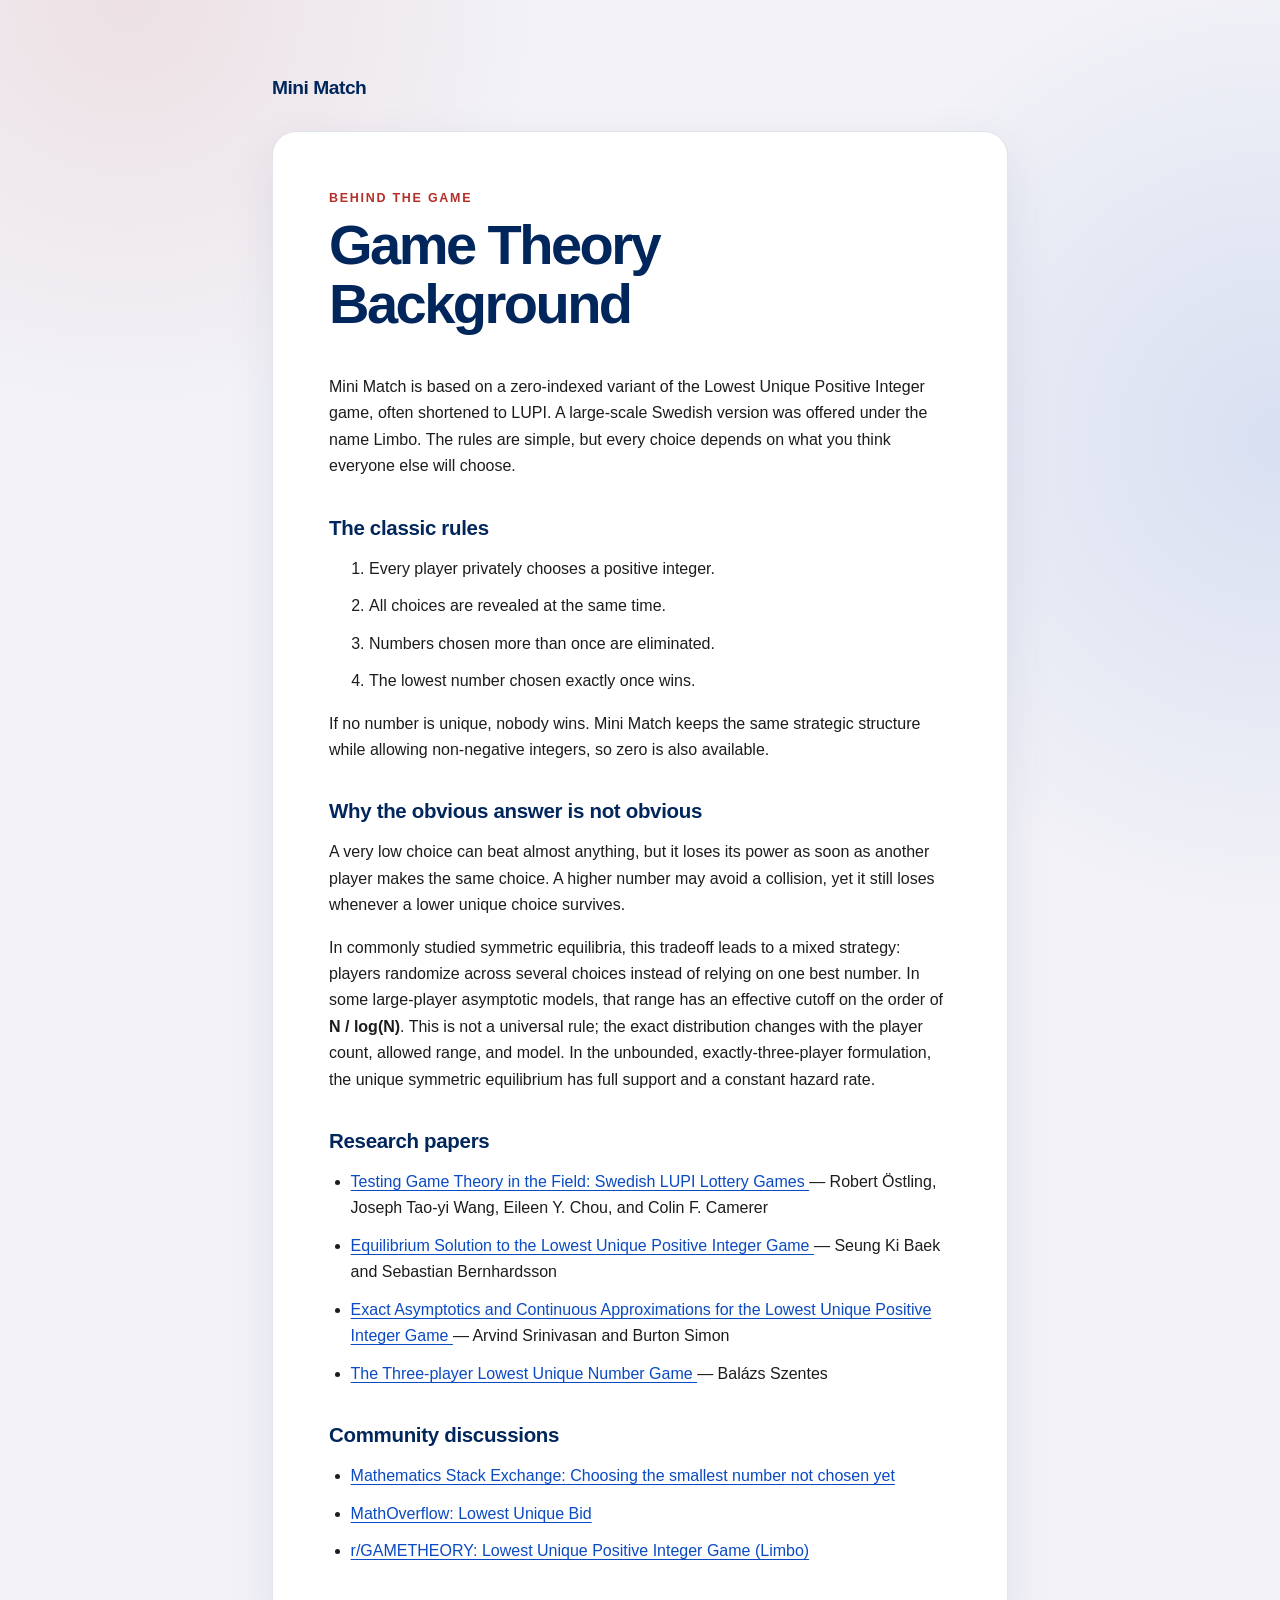
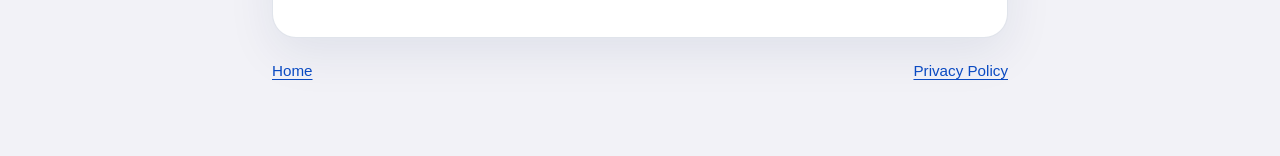
==== apps/web/background/index.html @ 501eef63 "docs(web): add LUPI background page Explain the game theory behind Mini Match in the README and GitH" ====
<!doctype html>
<html lang="en">
  <head>
    <meta charset="utf-8">
    <meta name="viewport" content="width=device-width, initial-scale=1">
    <meta
      name="description"
      content="The Lowest Unique Positive Integer game theory behind Mini Match."
    >
    <title>Game Theory Background — Mini Match</title>
    <link rel="icon" href="../assets/mini-match-logo.png">
    <link rel="stylesheet" href="../assets/styles.css?v=3">
  </head>
  <body>
    <main class="legal-page">
      <a class="brand" href="../">Mini Match</a>

      <article>
        <header>
          <p class="eyebrow">Behind the game</p>
          <h1>Game Theory Background</h1>
        </header>

        <p>
          Mini Match is based on a zero-indexed variant of the Lowest Unique Positive Integer
          game, often shortened to LUPI. A large-scale Swedish version was offered under the name
          Limbo. The rules are simple, but every choice depends on what you think everyone else
          will choose.
        </p>

        <h2>The classic rules</h2>
        <ol>
          <li>Every player privately chooses a positive integer.</li>
          <li>All choices are revealed at the same time.</li>
          <li>Numbers chosen more than once are eliminated.</li>
          <li>The lowest number chosen exactly once wins.</li>
        </ol>
        <p>
          If no number is unique, nobody wins. Mini Match keeps the same strategic structure while
          allowing non-negative integers, so zero is also available.
        </p>

        <h2>Why the obvious answer is not obvious</h2>
        <p>
          A very low choice can beat almost anything, but it loses its power as soon as another
          player makes the same choice. A higher number may avoid a collision, yet it still loses
          whenever a lower unique choice survives.
        </p>
        <p>
          In commonly studied symmetric equilibria, this tradeoff leads to a mixed strategy:
          players randomize across several choices instead of relying on one best number. In some
          large-player asymptotic models, that range has an effective cutoff on the order of
          <strong>N / log(N)</strong>. This is not a universal rule; the exact distribution changes
          with the player count, allowed range, and model. In the unbounded, exactly-three-player
          formulation, the unique symmetric equilibrium has full support and a constant hazard
          rate.
        </p>

        <h2>Research papers</h2>
        <ul>
          <li>
            <a href="https://www.stat.berkeley.edu/~aldous/157/Papers/ostling.pdf">
              Testing Game Theory in the Field: Swedish LUPI Lottery Games
            </a>
            — Robert Östling, Joseph Tao-yi Wang, Eileen Y. Chou, and Colin F. Camerer
          </li>
          <li>
            <a href="https://arxiv.org/pdf/1001.1065">
              Equilibrium Solution to the Lowest Unique Positive Integer Game
            </a>
            — Seung Ki Baek and Sebastian Bernhardsson
          </li>
          <li>
            <a href="https://doi.org/10.1007/s00182-023-00881-0">
              Exact Asymptotics and Continuous Approximations for the Lowest Unique Positive
              Integer Game
            </a>
            — Arvind Srinivasan and Burton Simon
          </li>
          <li>
            <a href="https://doi.org/10.1016/j.econlet.2025.112299">
              The Three-player Lowest Unique Number Game
            </a>
            — Balázs Szentes
          </li>
        </ul>

        <h2>Community discussions</h2>
        <ul>
          <li>
            <a
              href="https://math.stackexchange.com/questions/80714/game-theory-choosing-the-smallest-number-not-chosen-yet"
            >
              Mathematics Stack Exchange: Choosing the smallest number not chosen yet
            </a>
          </li>
          <li>
            <a href="https://mathoverflow.net/questions/27004/lowest-unique-bid">
              MathOverflow: Lowest Unique Bid
            </a>
          </li>
          <li>
            <a
              href="https://www.reddit.com/r/GAMETHEORY/comments/1fdk0s5/lowest_unique_positive_integer_gamelimbo/"
            >
              r/GAMETHEORY: Lowest Unique Positive Integer Game (Limbo)
            </a>
          </li>
        </ul>
      </article>

      <nav class="legal-nav" aria-label="Website pages">
        <a href="../">Home</a>
        <a href="../privacy/">Privacy Policy</a>
      </nav>
    </main>
  </body>
</html>
---- apps/web/assets/styles.css ----
:root {
  color-scheme: light dark;
  font-family: ui-rounded, "SF Pro Rounded", -apple-system, BlinkMacSystemFont, "Segoe UI", sans-serif;
  font-synthesis: none;
  --background: #f2f2f7;
  --surface: #ffffff;
  --text: #1c1c1e;
  --muted: #636366;
  --blue: #0a4ac2;
  --coral: #b52e29;
  --border: rgba(0, 38, 92, 0.12);
}

* {
  box-sizing: border-box;
}

html {
  min-height: 100%;
  background: var(--background);
}

body {
  min-height: 100vh;
  margin: 0;
  color: var(--text);
  background:
    radial-gradient(circle at 10% 0%, rgba(181, 46, 41, 0.09), transparent 26rem),
    radial-gradient(circle at 100% 25%, rgba(10, 74, 194, 0.11), transparent 30rem),
    var(--background);
}

a {
  color: var(--blue);
  text-underline-offset: 0.18em;
}

a:hover {
  color: var(--coral);
}

a:focus-visible {
  border-radius: 0.2rem;
  outline: 3px solid var(--blue);
  outline-offset: 3px;
}

.home {
  display: grid;
  grid-template-rows: 1fr auto;
  min-height: 100svh;
  padding: clamp(1.25rem, 4vw, 2rem);
}

.home-content {
  display: grid;
  align-self: center;
  justify-self: center;
  justify-items: center;
  text-align: center;
}

.logo {
  width: clamp(9rem, 32vw, 15rem);
  height: auto;
  border-radius: 22.5%;
  box-shadow: 0 1.5rem 4rem rgba(0, 38, 92, 0.18);
}

.home h1 {
  margin: 1.5rem 0 0;
  color: #00265c;
  font-size: clamp(2.5rem, 8vw, 4.5rem);
  font-weight: 800;
  letter-spacing: -0.045em;
  line-height: 1;
}

.home p {
  margin: 0.8rem 0 0;
  color: var(--muted);
  font-size: clamp(1.15rem, 3vw, 1.4rem);
}

.home-links {
  display: flex;
  flex-wrap: wrap;
  justify-content: center;
  gap: 0.75rem;
  margin-top: 1.75rem;
  justify-self: center;
}

.home-links a {
  display: inline-flex;
  align-items: center;
  justify-content: center;
  min-height: 44px;
  padding: 0.7rem 1rem;
  border: 1px solid var(--border);
  border-radius: 0.875rem;
  background: var(--surface);
  color: var(--text);
  font-size: 0.95rem;
  font-weight: 600;
  line-height: 1;
  text-decoration: none;
  white-space: nowrap;
  box-shadow: 0 0.25rem 1rem rgba(0, 38, 92, 0.06);
}

.home-links a:hover {
  border-color: var(--blue);
  color: var(--blue);
}

.home-links a:focus-visible {
  border-radius: 0.875rem;
}

.legal-page {
  width: min(100% - 2rem, 46rem);
  margin: 0 auto;
  padding: clamp(2rem, 6vw, 5rem) 0;
}

.brand {
  display: inline-block;
  margin-bottom: 2rem;
  color: #00265c;
  font-size: 1.2rem;
  font-weight: 800;
  letter-spacing: -0.025em;
  text-decoration: none;
}

article {
  padding: clamp(1.5rem, 5vw, 3.5rem);
  border: 1px solid var(--border);
  border-radius: 1.5rem;
  background: var(--surface);
  box-shadow: 0 1rem 3rem rgba(0, 38, 92, 0.08);
}

article header {
  margin-bottom: 2.5rem;
}

.eyebrow {
  margin: 0 0 0.5rem;
  color: var(--coral);
  font-size: 0.78rem;
  font-weight: 800;
  letter-spacing: 0.14em;
  text-transform: uppercase;
}

article h1 {
  margin: 0;
  color: #00265c;
  font-size: clamp(2.25rem, 8vw, 3.5rem);
  letter-spacing: -0.045em;
  line-height: 1.05;
}

.effective-date {
  margin: 0.75rem 0 0;
  color: var(--muted);
  font-size: 0.95rem;
}

article h2 {
  margin: 2.25rem 0 0.6rem;
  color: #00265c;
  font-size: 1.28rem;
  letter-spacing: -0.015em;
}

article p,
article li {
  line-height: 1.65;
}

article ul {
  padding-left: 1.35rem;
}

article li + li {
  margin-top: 0.7rem;
}

.legal-nav {
  display: flex;
  justify-content: space-between;
  gap: 1rem;
  padding: 1.5rem 0 0;
  font-size: 0.95rem;
}

@media (prefers-color-scheme: dark) {
  :root {
    --background: #101114;
    --surface: #1c1c1e;
    --text: #f2f2f7;
    --muted: #aeaeb2;
    --blue: #6ea0ff;
    --coral: #ff746c;
    --border: rgba(255, 255, 255, 0.1);
  }

  .home h1,
  .brand,
  article h1,
  article h2 {
    color: #f2f2f7;
  }
}
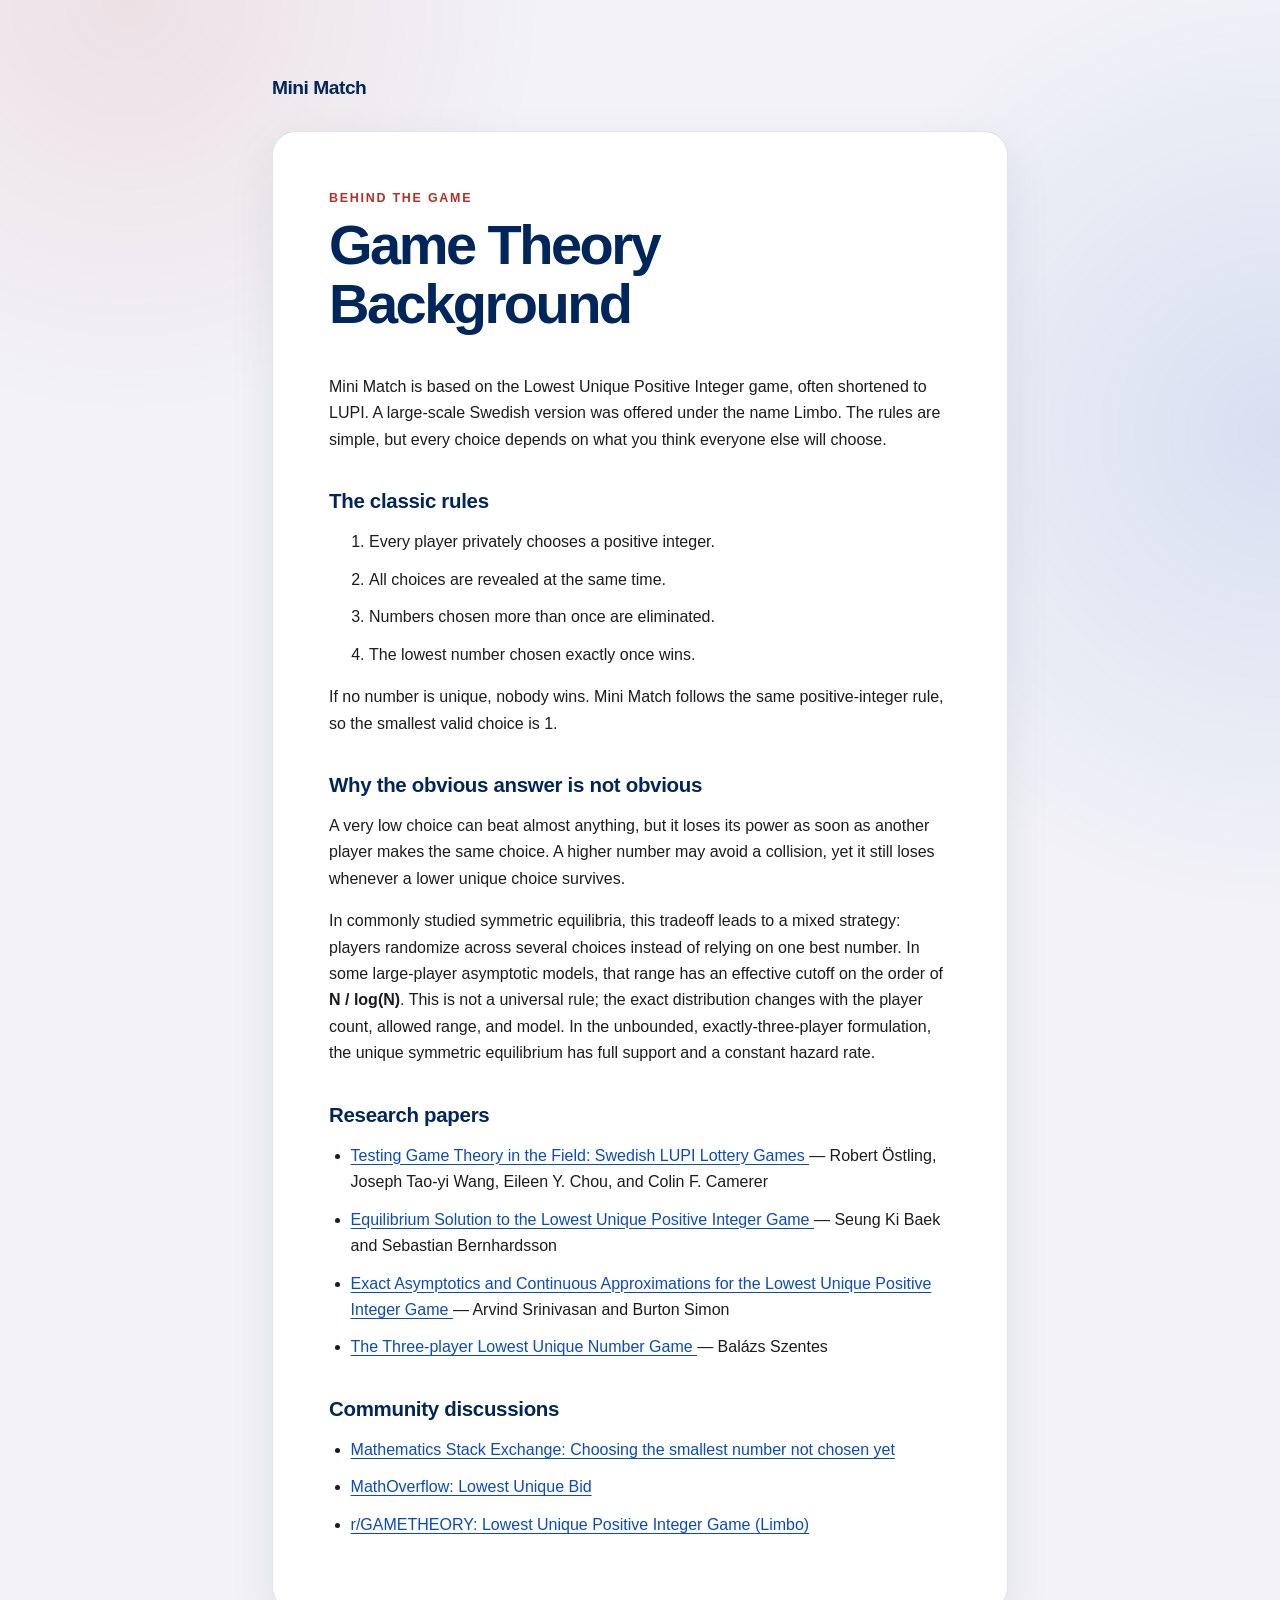
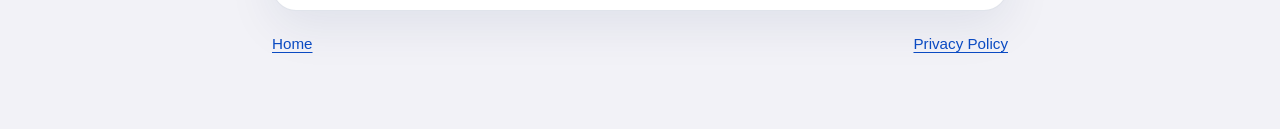
==== commit 6b6e9d37: "fix(game): require positive integer picks Reject zero at the authoritative server boundary and in th" ====
--- a/apps/web/background/index.html
+++ b/apps/web/background/index.html
@@ -22,10 +22,9 @@
         </header>
 
         <p>
-          Mini Match is based on a zero-indexed variant of the Lowest Unique Positive Integer
-          game, often shortened to LUPI. A large-scale Swedish version was offered under the name
-          Limbo. The rules are simple, but every choice depends on what you think everyone else
-          will choose.
+          Mini Match is based on the Lowest Unique Positive Integer game, often shortened to LUPI.
+          A large-scale Swedish version was offered under the name Limbo. The rules are simple, but
+          every choice depends on what you think everyone else will choose.
         </p>
 
         <h2>The classic rules</h2>
@@ -36,8 +35,8 @@
           <li>The lowest number chosen exactly once wins.</li>
         </ol>
         <p>
-          If no number is unique, nobody wins. Mini Match keeps the same strategic structure while
-          allowing non-negative integers, so zero is also available.
+          If no number is unique, nobody wins. Mini Match follows the same positive-integer rule,
+          so the smallest valid choice is 1.
         </p>
 
         <h2>Why the obvious answer is not obvious</h2>
